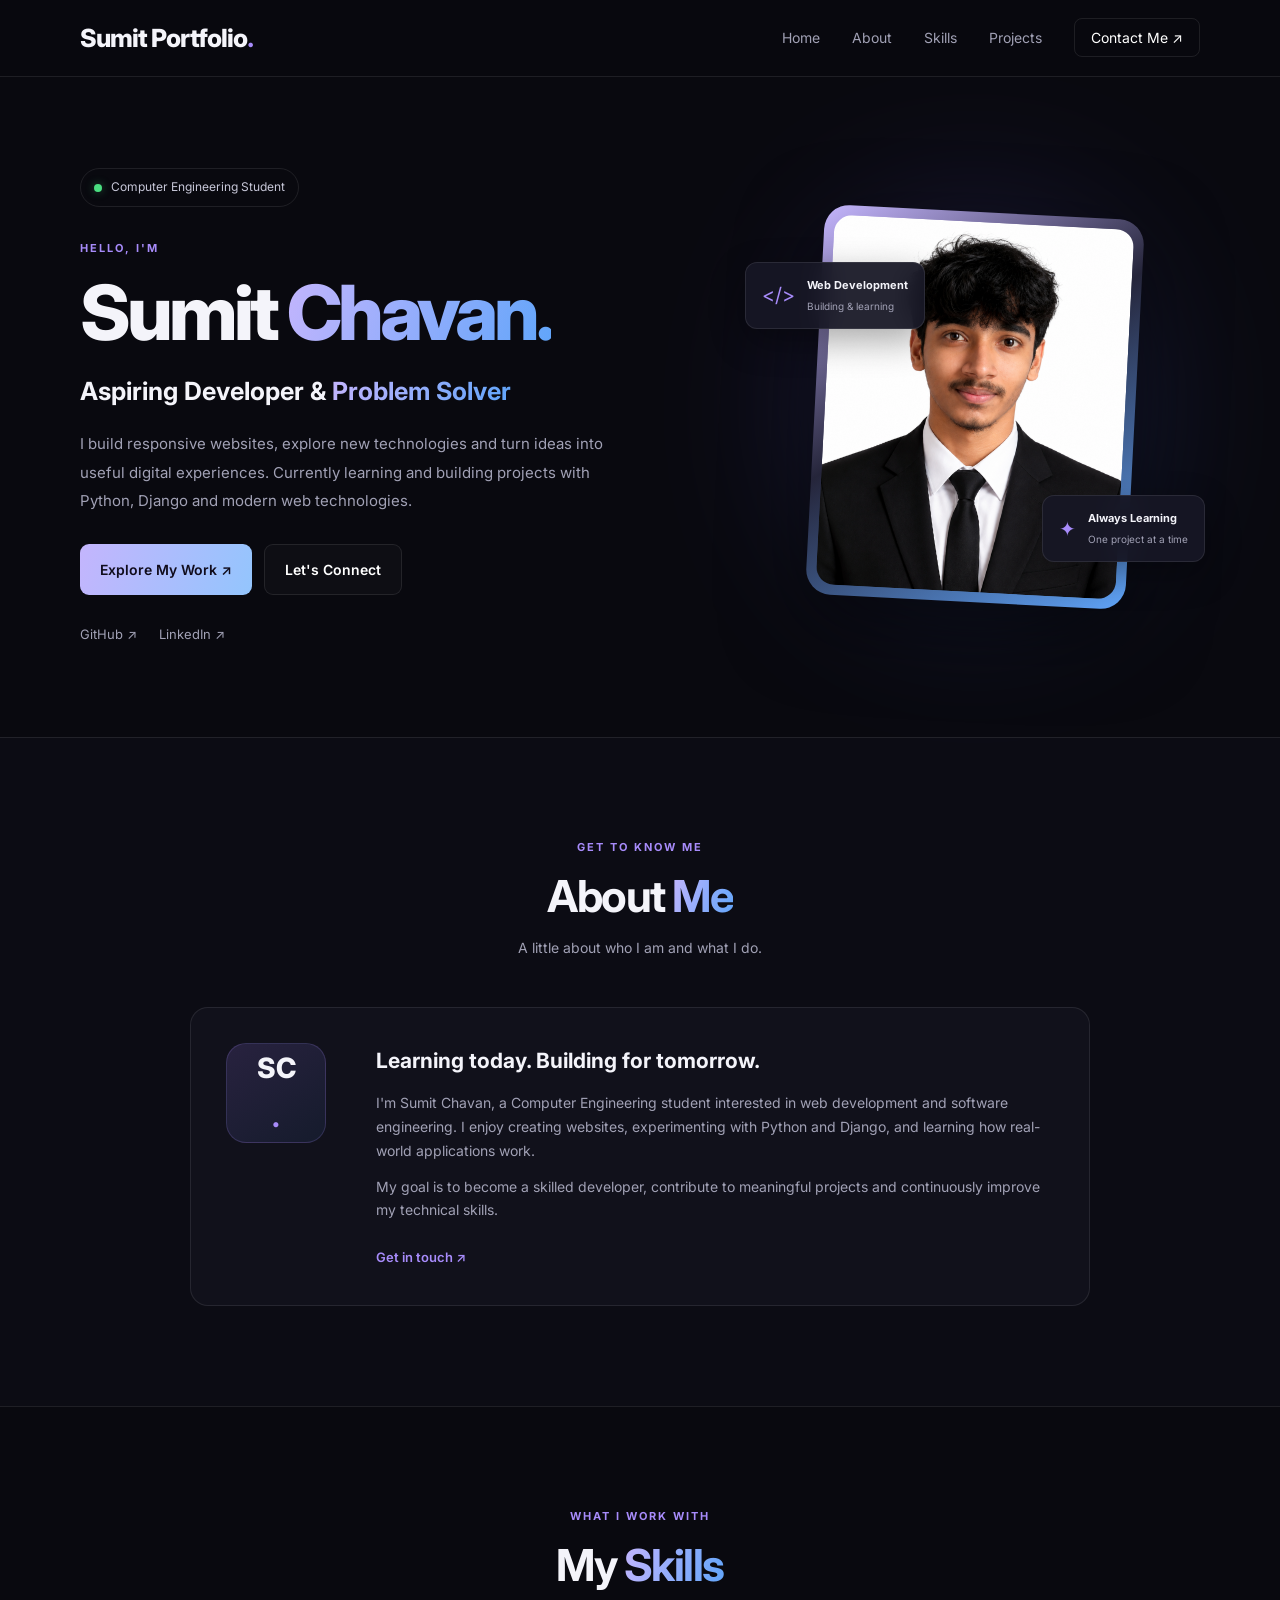
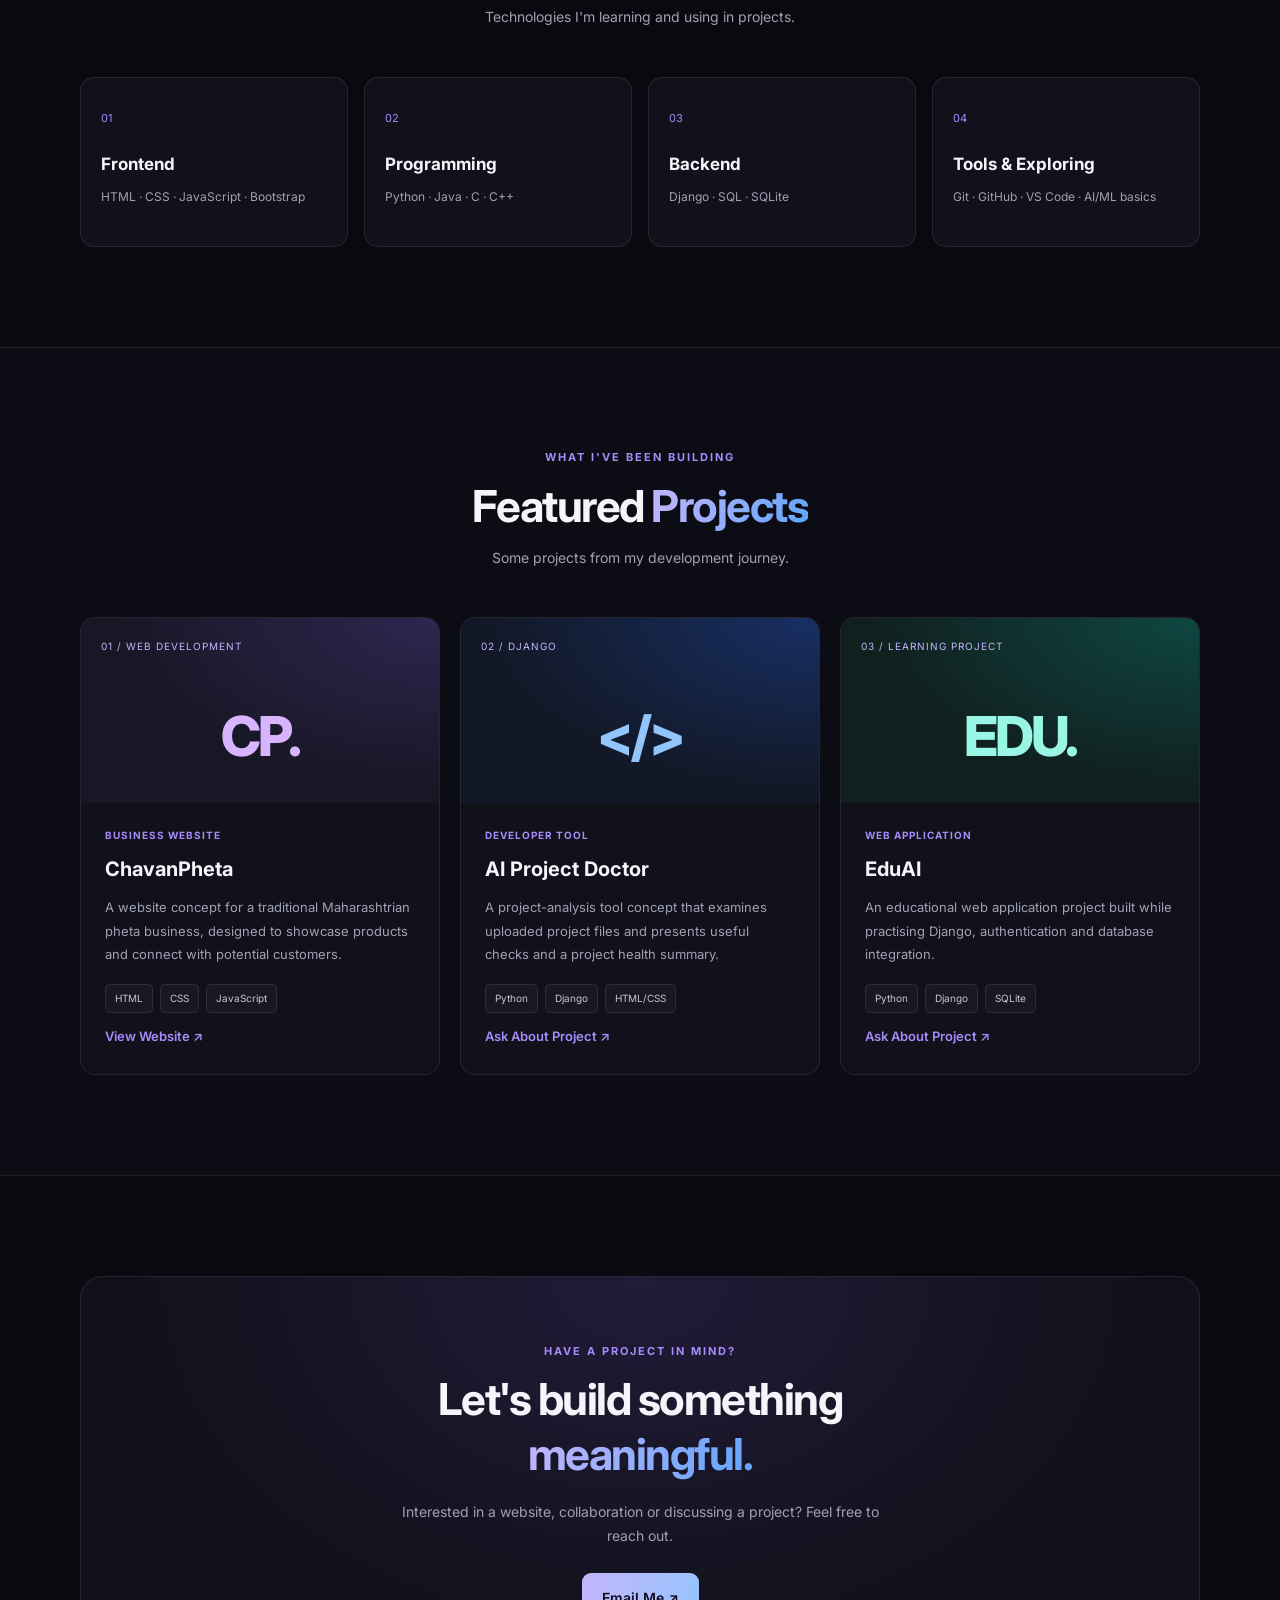
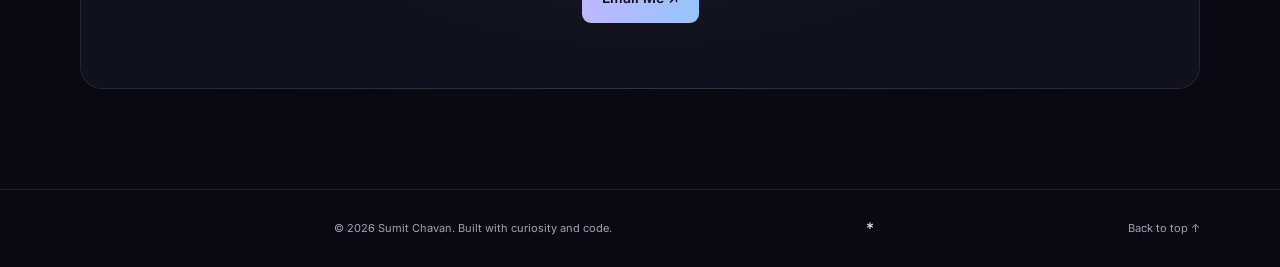
==== index.html @ b2856ecc "Initial commit: Sumit Portfolio" ====
<!DOCTYPE html>
<html lang="en">
<head>
    <meta charset="UTF-8">
    <meta name="viewport" content="width=device-width, initial-scale=1.0">

    <meta name="description"
          content="Sumit Chavan's developer portfolio, projects and skills.">

    <title>Sumit Chavan | Developer Portfolio</title>

    <link rel="preconnect" href="https://fonts.googleapis.com">
    <link rel="preconnect" href="https://fonts.gstatic.com" crossorigin>
    <link href="https://fonts.googleapis.com/css2?family=Inter:wght@400;500;600;700;800&display=swap"
          rel="stylesheet">

    <link rel="stylesheet" href="style.css">
    <script src="script.js" defer></script>
</head>

<body>

    <!-- Navbar -->
    <header class="header">
        <nav class="navbar container">
            <a href="#home" class="logo">Sumit Portfolio<span>.</span></a>

            <button class="menu-toggle"
                    id="menuToggle"
                    aria-label="Open navigation"
                    aria-expanded="false"
                    aria-controls="navLinks">
                ☰
            </button>

            <ul class="nav-links" id="navLinks">
                <li><a href="#home">Home</a></li>
                <li><a href="#about">About</a></li>
                <li><a href="#skills">Skills</a></li>
                <li><a href="#projects">Projects</a></li>
                <li><a href="#contact" class="nav-contact">Contact Me ↗</a></li>
            </ul>
        </nav>
    </header>

    <main>

        <!-- Hero Section -->
        <section class="hero container" id="home">

            <div class="hero-content reveal">
                <div class="availability">
                    <span class="status-dot"></span>
                    Computer Engineering Student
                </div>

                <p class="eyebrow">HELLO, I'M</p>

                <h1>Sumit <span>Chavan.</span></h1>

                <h2>
                    Aspiring Developer &amp;
                    <span class="gradient-text">Problem Solver</span>
                </h2>

                <p class="hero-description">
                    I build responsive websites, explore new technologies
                    and turn ideas into useful digital experiences.
                    Currently learning and building projects with
                    Python, Django and modern web technologies.
                </p>

                <div class="hero-buttons">
                    <a href="#projects" class="btn btn-primary">
                        Explore My Work ↗
                    </a>

                    <a href="#contact" class="btn btn-outline">
                        Let's Connect
                    </a>
                </div>

                <div class="hero-socials">
                    <a href="https://github.com/"
                       target="_blank"
                       rel="noopener noreferrer">GitHub ↗</a>

                    <a href="https://www.linkedin.com/"
                       target="_blank"
                       rel="noopener noreferrer">LinkedIn ↗</a>
                </div>
            </div>

            <div class="hero-visual reveal">
                <div class="image-glow"></div>

                <div class="profile-card">
                    <img
                        src="images/Sumit_ProfileImage.png"
                        alt="Sumit Chavan"
                        class="profile-image"
                    >
                </div>

                <div class="floating-card floating-top">
                    <span class="floating-icon">&lt;/&gt;</span>
                    <div>
                        <strong>Web Development</strong>
                        <small>Building &amp; learning</small>
                    </div>
                </div>

                <div class="floating-card floating-bottom">
                    <span class="floating-icon">✦</span>
                    <div>
                        <strong>Always Learning</strong>
                        <small>One project at a time</small>
                    </div>
                </div>
            </div>

        </section>

        <!-- About Section -->
        <section class="section about-section" id="about">
            <div class="container">
                <div class="section-heading reveal">
                    <p class="eyebrow">GET TO KNOW ME</p>
                    <h2>About <span class="gradient-text">Me</span></h2>
                    <p>A little about who I am and what I do.</p>
                </div>

                <div class="about-card reveal">
                    <div class="about-mark">SC<span>.</span></div>

                    <div>
                        <h3>Learning today. Building for tomorrow.</h3>

                        <p>
                            I'm Sumit Chavan, a Computer Engineering student
                            interested in web development and software
                            engineering. I enjoy creating websites,
                            experimenting with Python and Django, and
                            learning how real-world applications work.
                        </p>

                        <p>
                            My goal is to become a skilled developer,
                            contribute to meaningful projects and
                            continuously improve my technical skills.
                        </p>

                        <a href="#contact" class="text-link">
                            Get in touch ↗
                        </a>
                    </div>
                </div>
            </div>
        </section>

        <!-- Skills Section -->
        <section class="section skills-section" id="skills">
            <div class="container">
                <div class="section-heading reveal">
                    <p class="eyebrow">WHAT I WORK WITH</p>
                    <h2>My <span class="gradient-text">Skills</span></h2>
                    <p>Technologies I'm learning and using in projects.</p>
                </div>

                <div class="skills-grid">

                    <article class="skill-card reveal">
                        <span class="skill-number">01</span>
                        <h3>Frontend</h3>
                        <p>HTML · CSS · JavaScript · Bootstrap</p>
                    </article>

                    <article class="skill-card reveal">
                        <span class="skill-number">02</span>
                        <h3>Programming</h3>
                        <p>Python · Java · C · C++</p>
                    </article>

                    <article class="skill-card reveal">
                        <span class="skill-number">03</span>
                        <h3>Backend</h3>
                        <p>Django · SQL · SQLite</p>
                    </article>

                    <article class="skill-card reveal">
                        <span class="skill-number">04</span>
                        <h3>Tools &amp; Exploring</h3>
                        <p>Git · GitHub · VS Code · AI/ML basics</p>
                    </article>

                </div>
            </div>
        </section>

        <!-- Projects Section -->
        <section class="section projects-section" id="projects">
            <div class="container">
                <div class="section-heading reveal">
                    <p class="eyebrow">WHAT I'VE BEEN BUILDING</p>
                    <h2>Featured <span class="gradient-text">Projects</span></h2>
                    <p>Some projects from my development journey.</p>
                </div>

                <div class="projects-grid">

                    <article class="project-card reveal">
                        <div class="project-visual project-one">
                            <span>01 / WEB DEVELOPMENT</span>
                            <div class="project-symbol">CP.</div>
                        </div>

                        <div class="project-info">
                            <p class="project-type">BUSINESS WEBSITE</p>
                            <h3>ChavanPheta</h3>
                            <p>
                                A website concept for a traditional
                                Maharashtrian pheta business, designed
                                to showcase products and connect with
                                potential customers.
                            </p>

                            <div class="tags">
                                <span>HTML</span>
                                <span>CSS</span>
                                <span>JavaScript</span>
                            </div>

                            <a href="https://chavan-pheta.onrender.com/"
                               target="_blank"
                               rel="noopener noreferrer"
                               class="text-link">
                                View Website ↗
                            </a>
                        </div>
                    </article>

                    <article class="project-card reveal">
                        <div class="project-visual project-two">
                            <span>02 / DJANGO</span>
                            <div class="project-symbol">&lt;/&gt;</div>
                        </div>

                        <div class="project-info">
                            <p class="project-type">DEVELOPER TOOL</p>
                            <h3>AI Project Doctor</h3>
                            <p>
                                A project-analysis tool concept that
                                examines uploaded project files and
                                presents useful checks and a project
                                health summary.
                            </p>

                            <div class="tags">
                                <span>Python</span>
                                <span>Django</span>
                                <span>HTML/CSS</span>
                            </div>

                            <a href="#contact" class="text-link">
                                Ask About Project ↗
                            </a>
                        </div>
                    </article>

                    <article class="project-card reveal">
                        <div class="project-visual project-three">
                            <span>03 / LEARNING PROJECT</span>
                            <div class="project-symbol">EDU.</div>
                        </div>

                        <div class="project-info">
                            <p class="project-type">WEB APPLICATION</p>
                            <h3>EduAI</h3>
                            <p>
                                An educational web application project
                                built while practising Django,
                                authentication and database integration.
                            </p>

                            <div class="tags">
                                <span>Python</span>
                                <span>Django</span>
                                <span>SQLite</span>
                            </div>

                            <a href="#contact" class="text-link">
                                Ask About Project ↗
                            </a>
                        </div>
                    </article>

                </div>
            </div>
        </section>

        <!-- Contact Section -->
        <section class="section contact-section" id="contact">
            <div class="container">
                <div class="contact-card reveal">
                    <p class="eyebrow">HAVE A PROJECT IN MIND?</p>

                    <h2>Let's build something<br>
                        <span class="gradient-text">meaningful.</span>
                    </h2>

                    <p>
                        Interested in a website, collaboration or
                        discussing a project? Feel free to reach out.
                    </p>

                    <!-- Replace with your real email -->
                    <a href="mailto:your-email@example.com"
                       class="btn btn-primary">
                        Email Me ↗
                    </a>
                </div>
            </div>
        </section>

    </main>

    <!-- Footer -->
    <footer class="footer">
        <div class="container footer-content">
            <a href="#home" class="logo"><span></span></a>

            <p>
                © <span id="year"></span> Sumit Chavan.
                Built with curiosity and code.
            </p>
*
            <a href="#home" class="back-top">Back to top ↑</a>
        </div>
    </footer>

</body>
</html>
---- style.css ----
:root {
    --bg: #09090f;
    --surface: #11111b;
    --surface-light: #171725;
    --text: #f4f4fa;
    --muted: #a1a1b5;
    --accent: #a78bfa;
    --accent-blue: #60a5fa;
    --border: rgba(255, 255, 255, 0.09);
}

* {
    box-sizing: border-box;
    margin: 0;
    padding: 0;
}

html {
    scroll-behavior: smooth;
    scroll-padding-top: 90px;
}

body {
    background: var(--bg);
    color: var(--text);
    font-family: "Inter", sans-serif;
    line-height: 1.7;
    overflow-x: hidden;
}

a {
    text-decoration: none;
    color: inherit;
}

button,
a {
    -webkit-tap-highlight-color: transparent;
}

.container {
    width: min(1120px, 90%);
    margin-inline: auto;
}

/* Navbar */
.header {
    position: sticky;
    top: 0;
    z-index: 100;
    background: rgba(9, 9, 15, 0.85);
    border-bottom: 1px solid var(--border);
    backdrop-filter: blur(16px);
}

.navbar {
    min-height: 76px;
    display: flex;
    justify-content: space-between;
    align-items: center;
}

.logo {
    font-size: 25px;
    font-weight: 800;
    letter-spacing: -1px;
}

.logo span,
.about-mark span {
    color: var(--accent);
}

.nav-links {
    display: flex;
    align-items: center;
    gap: 32px;
    list-style: none;
}

.nav-links a {
    color: var(--muted);
    font-size: 14px;
    transition: color 0.2s;
}

.nav-links a:hover,
.nav-links a.active {
    color: white;
}

.nav-links .nav-contact {
    color: white;
    border: 1px solid var(--border);
    padding: 10px 16px;
    border-radius: 8px;
}

.menu-toggle {
    display: none;
    background: none;
    border: 0;
    color: white;
    font-size: 26px;
    cursor: pointer;
}

/* Buttons */
.btn {
    display: inline-flex;
    justify-content: center;
    align-items: center;
    gap: 8px;
    padding: 13px 20px;
    border-radius: 9px;
    font-size: 14px;
    font-weight: 600;
    transition: transform 0.2s, background 0.2s;
}

.btn:hover {
    transform: translateY(-3px);
}

.btn-primary {
    color: #100c1c;
    background: linear-gradient(110deg, #c4b5fd, #93c5fd);
    border: none;
}

.btn-outline {
    color: white;
    border: 1px solid var(--border);
    background: rgba(255, 255, 255, 0.025);
}

.btn-outline:hover {
    background: var(--surface-light);
}

/* Hero */
.hero {
    min-height: 660px;
    padding-block: 85px;
    display: grid;
    grid-template-columns: 1.15fr 0.85fr;
    align-items: center;
    gap: 60px;
}

.availability {
    display: inline-flex;
    align-items: center;
    gap: 9px;
    color: #c7c7d8;
    font-size: 12px;
    padding: 8px 13px;
    border: 1px solid var(--border);
    border-radius: 50px;
    margin-bottom: 32px;
}

.status-dot {
    width: 8px;
    height: 8px;
    background: #4ade80;
    border-radius: 50%;
    box-shadow: 0 0 10px #4ade8060;
}

.eyebrow {
    color: var(--accent);
    font-size: 11px;
    font-weight: 700;
    letter-spacing: 2px;
    margin-bottom: 12px;
}

.hero h1 {
    font-size: clamp(45px, 6vw, 76px);
    line-height: 1.12;
    letter-spacing: -4px;
    font-weight: 800;
}

.hero h1 span,
.gradient-text {
    background: linear-gradient(110deg, #c4b5fd, #60a5fa);
    -webkit-background-clip: text;
    background-clip: text;
    color: transparent;
}

.hero h2 {
    font-size: clamp(18px, 2vw, 25px);
    margin-top: 18px;
    line-height: 1.5;
}

.hero-description {
    max-width: 530px;
    margin-top: 20px;
    color: var(--muted);
    font-size: 15px;
    line-height: 1.9;
}

.hero-buttons {
    display: flex;
    flex-wrap: wrap;
    gap: 12px;
    margin-top: 28px;
}

.hero-socials {
    display: flex;
    gap: 22px;
    margin-top: 28px;
}

.hero-socials a {
    color: var(--muted);
    font-size: 13px;
}

.hero-socials a:hover {
    color: white;
}

/* Profile image */
.hero-visual {
    position: relative;
    display: flex;
    align-items: center;
    justify-content: center;
    min-height: 400px;
}

.image-glow {
    position: absolute;
    width: 290px;
    height: 350px;
    background: linear-gradient(140deg, #8b5cf6, #3b82f6);
    opacity: 0.28;
    filter: blur(90px);
    border-radius: 50%;
}

.profile-card {
    position: relative;
    z-index: 1;
    width: min(320px, 80%);
    height: 390px;
    padding: 10px;
    border-radius: 25px;
    background: linear-gradient(145deg, #c4b5fd, #25253a 45%, #60a5fa);
    transform: rotate(3deg);
    box-shadow: 0 25px 80px #0008;
}

.profile-image {
    width: 100%;
    height: 100%;
    object-fit: cover;
    object-position: center;
    border-radius: 18px;
    background: #191927;
    display: block;
}

.floating-card {
    position: absolute;
    z-index: 2;
    display: flex;
    align-items: center;
    gap: 12px;
    padding: 13px 16px;
    background: #171725eF;
    border: 1px solid var(--border);
    border-radius: 12px;
    box-shadow: 0 12px 35px #0005;
    backdrop-filter: blur(12px);
}

.floating-card strong,
.floating-card small {
    display: block;
}

.floating-card strong {
    font-size: 11px;
}

.floating-card small {
    font-size: 10px;
    color: var(--muted);
    margin-top: 3px;
}

.floating-icon {
    font-size: 20px;
    color: var(--accent);
}

.floating-top {
    top: 55px;
    left: -5px;
}

.floating-bottom {
    bottom: 45px;
    right: -5px;
}

/* General sections */
.section {
    padding-block: 100px;
    border-top: 1px solid var(--border);
}

.section-heading {
    text-align: center;
    margin-bottom: 48px;
}

.section-heading h2,
.contact-card h2 {
    font-size: clamp(32px, 4vw, 44px);
    line-height: 1.25;
    letter-spacing: -1.5px;
}

.section-heading > p:last-child {
    color: var(--muted);
    font-size: 14px;
    margin-top: 12px;
}

/* About */
.about-section {
    background: #0c0c14;
}

.about-card {
    max-width: 900px;
    margin: 0 auto;
    padding: 35px;
    display: grid;
    grid-template-columns: 120px 1fr;
    align-items: start;
    gap: 30px;
    background: var(--surface);
    border: 1px solid var(--border);
    border-radius: 18px;
}

.about-mark {
    width: 100px;
    height: 100px;
    display: grid;
    place-items: center;
    font-size: 28px;
    font-weight: 800;
    background: linear-gradient(145deg, #28223f, #151b2c);
    border: 1px solid #a78bfa30;
    border-radius: 20px;
}

.about-card h3 {
    font-size: 21px;
    margin-bottom: 12px;
}

.about-card p {
    color: var(--muted);
    font-size: 14px;
    margin-bottom: 12px;
}

.text-link {
    display: inline-block;
    color: var(--accent);
    font-size: 13px;
    font-weight: 600;
    margin-top: 12px;
}

.text-link:hover {
    color: #ddd6fe;
}

/* Skills */
.skills-grid {
    display: grid;
    grid-template-columns: repeat(4, 1fr);
    gap: 16px;
}

.skill-card {
    padding: 25px 20px;
    min-height: 170px;
    background: var(--surface);
    border: 1px solid var(--border);
    border-radius: 14px;
    transition: transform 0.25s, border-color 0.25s;
}

.skill-card:hover,
.project-card:hover {
    transform: translateY(-5px);
    border-color: #a78bfa65;
}

.skill-number {
    color: var(--accent);
    font-size: 11px;
}

.skill-card h3 {
    font-size: 17px;
    margin-top: 20px;
}

.skill-card p {
    color: var(--muted);
    font-size: 12px;
    margin-top: 8px;
}

/* Projects */
.projects-section {
    background: #0c0c14;
}

.projects-grid {
    display: grid;
    grid-template-columns: repeat(3, 1fr);
    gap: 20px;
}

.project-card {
    overflow: hidden;
    background: var(--surface);
    border: 1px solid var(--border);
    border-radius: 15px;
    transition: transform 0.25s, border-color 0.25s;
}

.project-visual {
    min-height: 185px;
    padding: 20px;
    display: flex;
    flex-direction: column;
    justify-content: space-between;
    background: radial-gradient(ellipse at top right, #6043a855, transparent 65%),
                #171725;
}

.project-visual > span {
    font-size: 10px;
    color: #c4b5fd;
    letter-spacing: 1px;
}

.project-symbol {
    text-align: center;
    font-size: 55px;
    font-weight: 800;
    letter-spacing: -3px;
    color: #d8b4fe;
}

.project-two {
    background: radial-gradient(ellipse at top right, #2563eb50, transparent 65%),
                #121827;
}

.project-two .project-symbol {
    color: #93c5fd;
}

.project-three {
    background: radial-gradient(ellipse at top right, #0d948855, transparent 65%),
                #10201f;
}

.project-three .project-symbol {
    color: #99f6e4;
}

.project-info {
    padding: 24px;
}

.project-type {
    color: var(--accent);
    font-size: 10px;
    font-weight: 700;
    letter-spacing: 1px;
}

.project-info h3 {
    font-size: 20px;
    margin-top: 8px;
}

.project-info > p:not(.project-type) {
    color: var(--muted);
    font-size: 13px;
    line-height: 1.8;
    margin-top: 10px;
}

.tags {
    display: flex;
    flex-wrap: wrap;
    gap: 7px;
    margin-top: 18px;
}

.tags span {
    padding: 5px 9px;
    border-radius: 5px;
    background: #ffffff08;
    border: 1px solid var(--border);
    color: #c6c6d6;
    font-size: 10px;
}

/* Contact */
.contact-card {
    padding: 65px 25px;
    text-align: center;
    border: 1px solid var(--border);
    border-radius: 22px;
    background:
        radial-gradient(ellipse at top, #8b5cf622, transparent 65%),
        var(--surface);
}

.contact-card > p:not(.eyebrow) {
    max-width: 490px;
    margin: 18px auto 25px;
    color: var(--muted);
    font-size: 14px;
}

/* Footer */
.footer {
    padding-block: 25px;
    border-top: 1px solid var(--border);
}

.footer-content {
    display: flex;
    align-items: center;
    justify-content: space-between;
    gap: 20px;
}

.footer-content p,
.back-top {
    color: var(--muted);
    font-size: 11px;
}

.back-top:hover {
    color: white;
}

/* Scroll reveal animation */
.reveal {
    opacity: 0;
    transform: translateY(22px);
    transition: opacity 0.7s ease, transform 0.7s ease;
}

.reveal.visible {
    opacity: 1;
    transform: translateY(0);
}

/* Responsive layout */
@media (max-width: 900px) {
    .hero {
        grid-template-columns: 1fr 0.8fr;
        gap: 25px;
        padding-block: 65px;
    }

    .hero h1 {
        letter-spacing: -2px;
    }

    .skills-grid {
        grid-template-columns: repeat(2, 1fr);
    }

    .projects-grid {
        grid-template-columns: repeat(2, 1fr);
    }

    .project-card:last-child {
        grid-column: 1 / -1;
    }
}

@media (max-width: 650px) {
    .navbar {
        min-height: 68px;
    }

    .menu-toggle {
        display: block;
    }

    .nav-links {
        position: absolute;
        top: 68px;
        left: 0;
        right: 0;
        display: none;
        flex-direction: column;
        align-items: stretch;
        gap: 0;
        padding: 10px 5%;
        background: #101019;
        border-bottom: 1px solid var(--border);
    }

    .nav-links.open {
        display: flex;
    }

    .nav-links a {
        display: block;
        padding: 13px 5px;
    }

    .nav-links .nav-contact {
        border: none;
        padding: 13px 5px;
    }

    .hero {
        grid-template-columns: 1fr;
        padding-block: 65px 50px;
        gap: 35px;
    }

    .hero h1 {
        font-size: 48px;
    }

    .hero-visual {
        min-height: 370px;
    }

    .profile-card {
        height: 340px;
        width: min(280px, 75%);
    }

    .floating-top {
        left: 0;
    }

    .floating-bottom {
        right: 0;
    }

    .section {
        padding-block: 70px;
    }

    .about-card {
        grid-template-columns: 1fr;
        padding: 25px;
        gap: 22px;
    }

    .about-mark {
        width: 75px;
        height: 75px;
    }

    .projects-grid {
        grid-template-columns: 1fr;
    }

    .project-card:last-child {
        grid-column: auto;
    }

    .footer-content {
        flex-direction: column;
        text-align: center;
    }
}

@media (max-width: 380px) {
    .hero-buttons {
        flex-direction: column;
        align-items: stretch;
    }

    .skills-grid {
        grid-template-columns: 1fr;
    }
}

@media (prefers-reduced-motion: reduce) {
    html {
        scroll-behavior: auto;
    }

    *,
    *::before,
    *::after {
        transition-duration: 0.01ms !important;
        animation-duration: 0.01ms !important;
    }
}
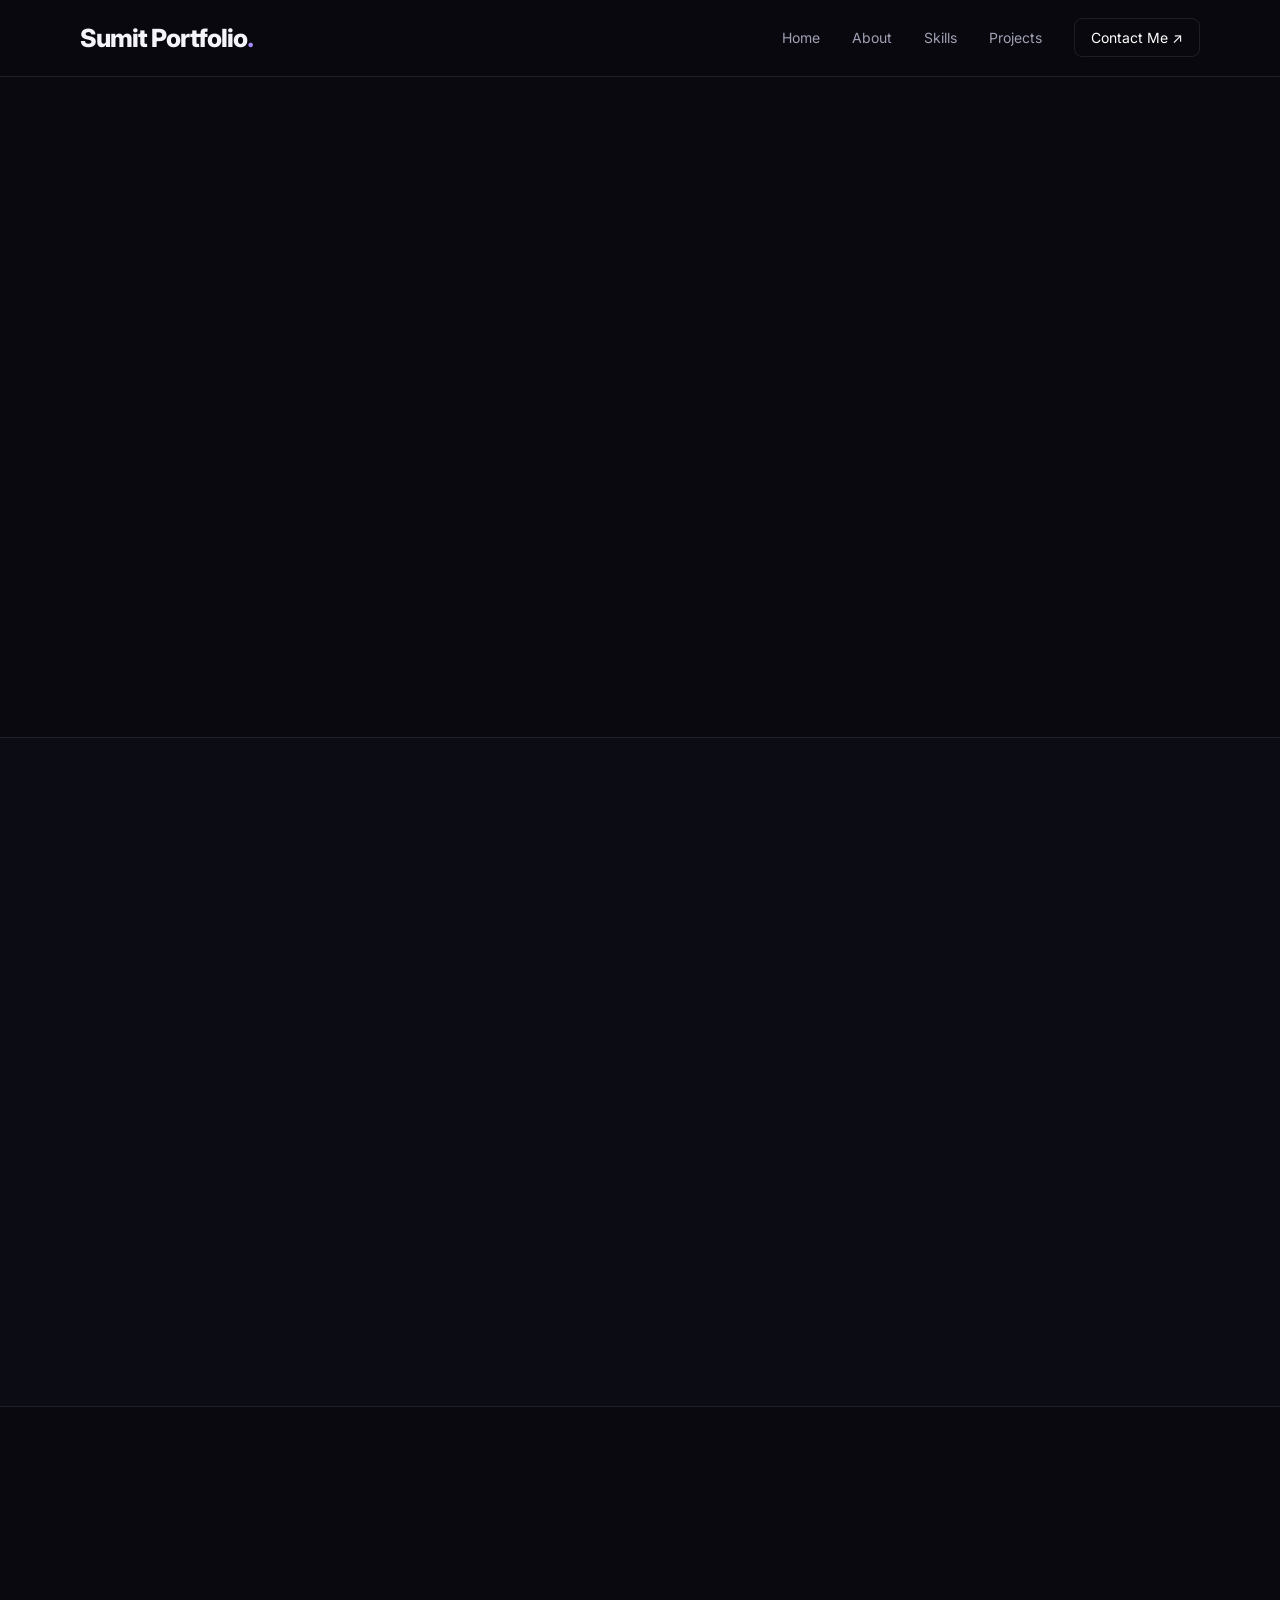
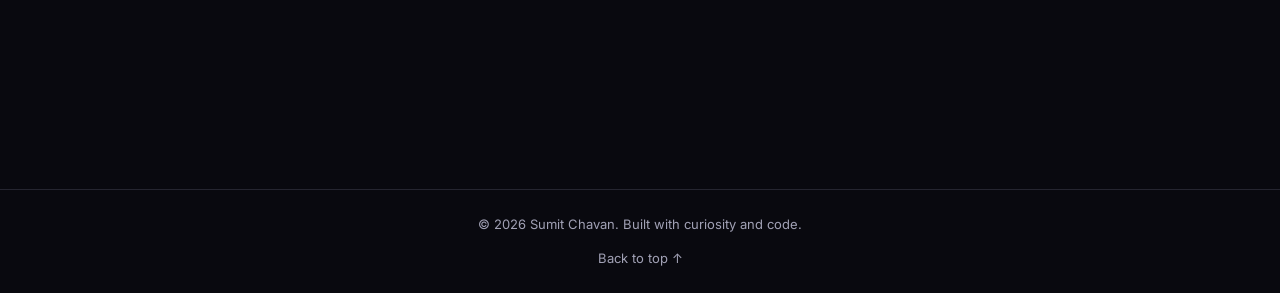
==== commit 0676f5e1: "Fix footer alignment" ====
--- a/index.html
+++ b/index.html
@@ -326,18 +326,11 @@
     </main>
 
     <!-- Footer -->
-    <footer class="footer">
-        <div class="container footer-content">
-            <a href="#home" class="logo"><span></span></a>
-
-            <p>
-                © <span id="year"></span> Sumit Chavan.
-                Built with curiosity and code.
-            </p>
-*
-            <a href="#home" class="back-top">Back to top ↑</a>
-        </div>
-    </footer>
+    
+<footer class="site-footer">
+    <p>© 2026 Sumit Chavan. Built with curiosity and code.</p>
+    <a href="#home">Back to top ↑</a>
+</footer>
 
 </body>
 </html>
--- a/style.css
+++ b/style.css
@@ -721,4 +721,40 @@
         transition-duration: 0.01ms !important;
         animation-duration: 0.01ms !important;
     }
+}
+
+/* Footer styling */
+.site-footer {
+    display: flex;
+    flex-direction: column;
+    align-items: center;
+    justify-content: center;
+    gap: 12px;
+    padding: 24px 20px;
+    border-top: 1px solid #252530;
+    text-align: center;
+}
+
+.site-footer p {
+    margin: 0;
+    color: #a1a1b5;
+    font-size: 13px;
+    line-height: 1.6;
+}
+
+.site-footer a {
+    color: #a1a1b5;
+    text-decoration: none;
+    font-size: 13px;
+}
+
+.site-footer a:hover {
+    color: #a78bfa;
+}
+
+/* Mobile responsive */
+@media (max-width: 576px) {
+    .site-footer {
+        padding: 22px 16px;
+    }
 }
